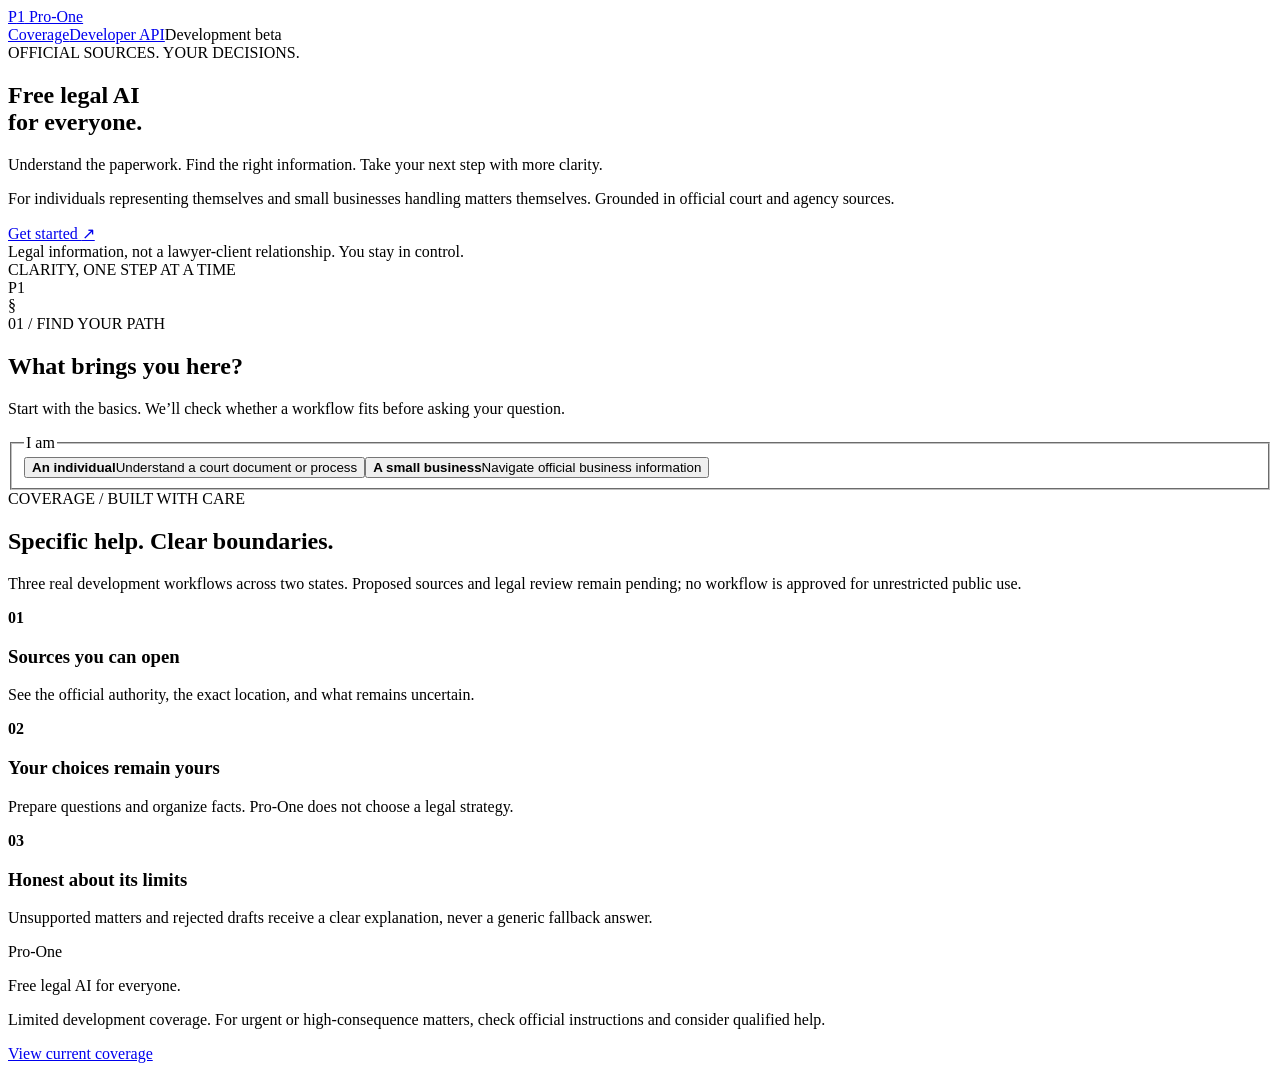
==== app/web/index.html @ fd77c9d1 "feat: ship multi-workflow MVP beta with real provider adapters" ====
<!doctype html>
<html lang="en"><head><meta charset="utf-8"><meta name="viewport" content="width=device-width,initial-scale=1"><title>Pro-One — Free legal AI for everyone.</title><link rel="stylesheet" href="/static/style.css"><script src="/static/app.js" defer></script></head>
<body><header><a class="brand" href="/" aria-label="Pro-One home"><span class="mark">P<span>1</span></span> Pro-One</a><nav><a href="/coverage">Coverage</a><a href="/docs">Developer API</a><span class="badge">Development beta</span></nav></header>
<main><section class="hero" id="intro"><div class="eyebrow">OFFICIAL SOURCES. YOUR DECISIONS.</div><h1>Free legal AI<br>for everyone<span class="dot">.</span></h1><p class="lead">Understand the paperwork. Find the right information. Take your next step with more clarity.</p><p class="subtle">For individuals representing themselves and small businesses handling matters themselves. Grounded in official court and agency sources.</p><a class="button" href="#start">Get started <span aria-hidden="true">↗</span></a><div class="hero-note">Legal information, not a lawyer-client relationship. You stay in control.</div><div class="hero-art" aria-hidden="true"><div class="paper"><span>CLARITY, ONE STEP AT A TIME</span><i></i><i></i><i></i><div class="seal">P1</div></div><div class="orbit">§</div></div></section>
<section class="workspace" id="start"><div class="section-label">01 / FIND YOUR PATH</div><h2>What brings you here?</h2><p>Start with the basics. We’ll check whether a workflow fits before asking your question.</p><fieldset class="user-choices"><legend>I am</legend><button type="button" class="choice" data-user="self_represented_individual"><strong>An individual</strong><span>Understand a court document or process</span></button><button type="button" class="choice" data-user="small_business_owner"><strong>A small business</strong><span>Navigate official business information</span></button></fieldset>
<form id="route-form" hidden><div class="form-grid"><label>State<select id="state" required><option value="">Choose a state</option><option>Virginia</option><option>Maryland</option><option>Other</option></select></label><label>What kind of matter?<select id="matter-type" required><option value="">Choose a matter</option></select></label></div><div id="details" hidden><div class="form-grid"><label>Court or agency<select id="court" required></select></label><label>Your role<select id="role" required></select></label><label id="document-label">Document<select id="document" required></select></label><label id="form-label">Form number<input id="form-number" maxlength="80" placeholder="For example, DC-402"></label></div><p class="hint">Use the court/agency and document actually shown. If you’re unsure, select “Not sure.”</p><button class="button" type="submit">Check coverage <span aria-hidden="true">→</span></button></div></form><div id="route-result" class="result" role="status" aria-live="polite" hidden></div></section>
<section id="assistant" class="workspace" hidden><div class="section-label">02 / UNDERSTAND & ORGANIZE</div><h2 id="workflow-title"></h2><p id="workflow-purpose"></p><details><summary>What Pro-One cannot decide</summary><ul id="scope-limits"></ul></details><form id="question-form"><div id="intake-fields" class="form-grid"></div><label>Your question<textarea id="question" rows="3" maxlength="2000" required placeholder="What would you like to understand about the document or official process?"></textarea></label><label class="check"><input type="checkbox" id="urgent"> A listed date is soon, has passed, or is unclear</label><p class="privacy">Please omit Social Security numbers, account numbers, addresses, and unredacted documents. No saved conversations. A real configured provider receives the necessary facts and evidence when you submit.</p><label>Response provider<select id="provider"></select></label><p id="model-note" class="hint"></p><button class="button" type="submit" id="ask-button">Ask Pro-One <span aria-hidden="true">↗</span></button></form><div id="conversation" aria-live="polite"></div></section>
<section class="coverage" id="coverage"><div class="section-label">COVERAGE / BUILT WITH CARE</div><h2>Specific help. Clear boundaries.</h2><p>Three real development workflows across two states. Proposed sources and legal review remain pending; no workflow is approved for unrestricted public use.</p><div id="coverage-list" class="cards"></div></section>
<section class="principles"><div><b>01</b><h3>Sources you can open</h3><p>See the official authority, the exact location, and what remains uncertain.</p></div><div><b>02</b><h3>Your choices remain yours</h3><p>Prepare questions and organize facts. Pro-One does not choose a legal strategy.</p></div><div><b>03</b><h3>Honest about its limits</h3><p>Unsupported matters and rejected drafts receive a clear explanation, never a generic fallback answer.</p></div></section></main>
<footer><span class="brand">Pro-One</span><p>Free legal AI for everyone.</p><p>Limited development coverage. For urgent or high-consequence matters, check official instructions and consider qualified help.</p><a href="/coverage">View current coverage</a></footer></body></html>
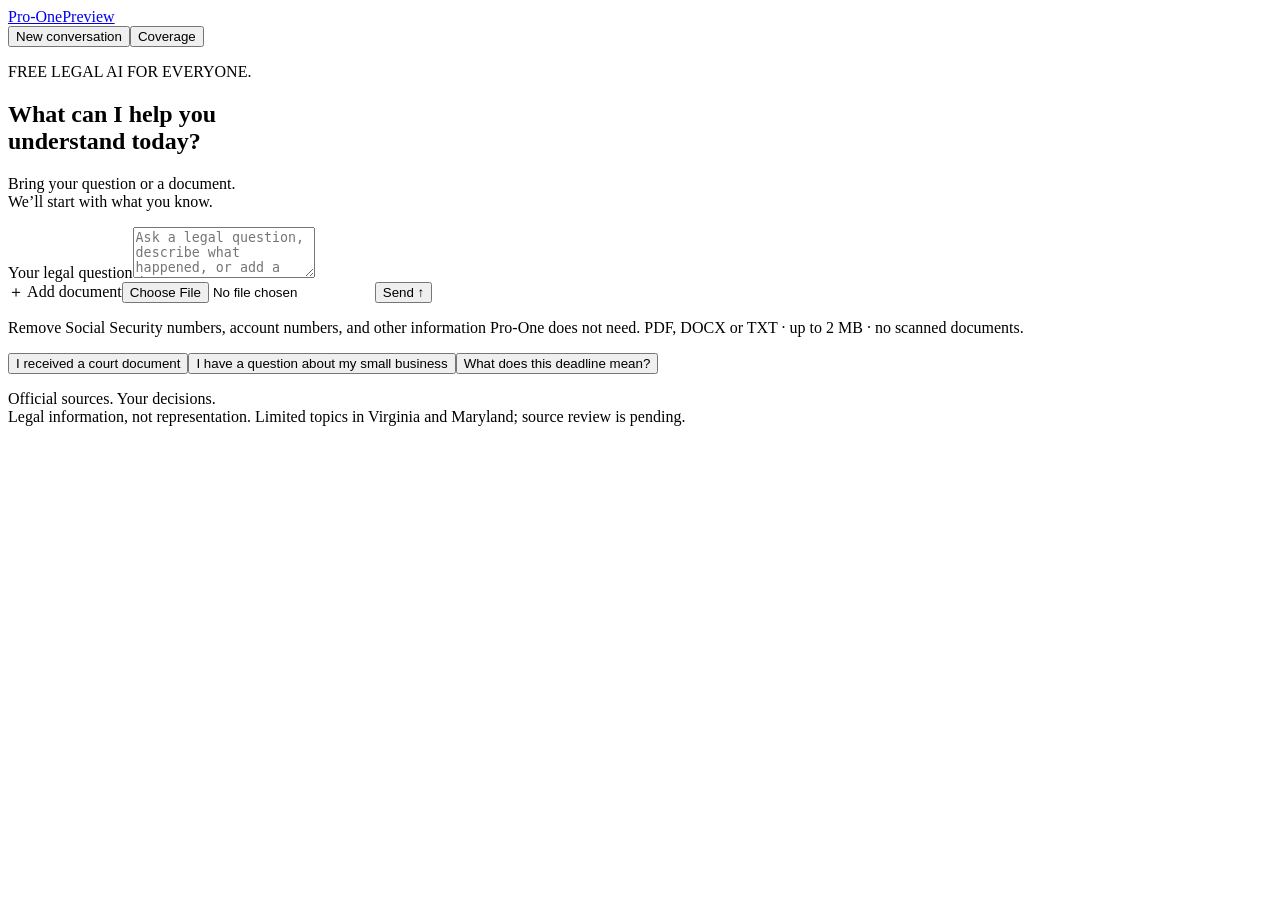
==== commit 7ac8e788: "Build conversational legal workspace with verified intake and document uploads" ====
--- a/app/web/index.html
+++ b/app/web/index.html
@@ -1,10 +1,96 @@
 <!doctype html>
-<html lang="en"><head><meta charset="utf-8"><meta name="viewport" content="width=device-width,initial-scale=1"><title>Pro-One — Free legal AI for everyone.</title><link rel="stylesheet" href="/static/style.css"><script src="/static/app.js" defer></script></head>
-<body><header><a class="brand" href="/" aria-label="Pro-One home"><span class="mark">P<span>1</span></span> Pro-One</a><nav><a href="/coverage">Coverage</a><a href="/docs">Developer API</a><span class="badge">Development beta</span></nav></header>
-<main><section class="hero" id="intro"><div class="eyebrow">OFFICIAL SOURCES. YOUR DECISIONS.</div><h1>Free legal AI<br>for everyone<span class="dot">.</span></h1><p class="lead">Understand the paperwork. Find the right information. Take your next step with more clarity.</p><p class="subtle">For individuals representing themselves and small businesses handling matters themselves. Grounded in official court and agency sources.</p><a class="button" href="#start">Get started <span aria-hidden="true">↗</span></a><div class="hero-note">Legal information, not a lawyer-client relationship. You stay in control.</div><div class="hero-art" aria-hidden="true"><div class="paper"><span>CLARITY, ONE STEP AT A TIME</span><i></i><i></i><i></i><div class="seal">P1</div></div><div class="orbit">§</div></div></section>
-<section class="workspace" id="start"><div class="section-label">01 / FIND YOUR PATH</div><h2>What brings you here?</h2><p>Start with the basics. We’ll check whether a workflow fits before asking your question.</p><fieldset class="user-choices"><legend>I am</legend><button type="button" class="choice" data-user="self_represented_individual"><strong>An individual</strong><span>Understand a court document or process</span></button><button type="button" class="choice" data-user="small_business_owner"><strong>A small business</strong><span>Navigate official business information</span></button></fieldset>
-<form id="route-form" hidden><div class="form-grid"><label>State<select id="state" required><option value="">Choose a state</option><option>Virginia</option><option>Maryland</option><option>Other</option></select></label><label>What kind of matter?<select id="matter-type" required><option value="">Choose a matter</option></select></label></div><div id="details" hidden><div class="form-grid"><label>Court or agency<select id="court" required></select></label><label>Your role<select id="role" required></select></label><label id="document-label">Document<select id="document" required></select></label><label id="form-label">Form number<input id="form-number" maxlength="80" placeholder="For example, DC-402"></label></div><p class="hint">Use the court/agency and document actually shown. If you’re unsure, select “Not sure.”</p><button class="button" type="submit">Check coverage <span aria-hidden="true">→</span></button></div></form><div id="route-result" class="result" role="status" aria-live="polite" hidden></div></section>
-<section id="assistant" class="workspace" hidden><div class="section-label">02 / UNDERSTAND & ORGANIZE</div><h2 id="workflow-title"></h2><p id="workflow-purpose"></p><details><summary>What Pro-One cannot decide</summary><ul id="scope-limits"></ul></details><form id="question-form"><div id="intake-fields" class="form-grid"></div><label>Your question<textarea id="question" rows="3" maxlength="2000" required placeholder="What would you like to understand about the document or official process?"></textarea></label><label class="check"><input type="checkbox" id="urgent"> A listed date is soon, has passed, or is unclear</label><p class="privacy">Please omit Social Security numbers, account numbers, addresses, and unredacted documents. No saved conversations. A real configured provider receives the necessary facts and evidence when you submit.</p><label>Response provider<select id="provider"></select></label><p id="model-note" class="hint"></p><button class="button" type="submit" id="ask-button">Ask Pro-One <span aria-hidden="true">↗</span></button></form><div id="conversation" aria-live="polite"></div></section>
-<section class="coverage" id="coverage"><div class="section-label">COVERAGE / BUILT WITH CARE</div><h2>Specific help. Clear boundaries.</h2><p>Three real development workflows across two states. Proposed sources and legal review remain pending; no workflow is approved for unrestricted public use.</p><div id="coverage-list" class="cards"></div></section>
-<section class="principles"><div><b>01</b><h3>Sources you can open</h3><p>See the official authority, the exact location, and what remains uncertain.</p></div><div><b>02</b><h3>Your choices remain yours</h3><p>Prepare questions and organize facts. Pro-One does not choose a legal strategy.</p></div><div><b>03</b><h3>Honest about its limits</h3><p>Unsupported matters and rejected drafts receive a clear explanation, never a generic fallback answer.</p></div></section></main>
-<footer><span class="brand">Pro-One</span><p>Free legal AI for everyone.</p><p>Limited development coverage. For urgent or high-consequence matters, check official instructions and consider qualified help.</p><a href="/coverage">View current coverage</a></footer></body></html>
+<html lang="en">
+  <head>
+    <meta charset="utf-8" />
+    <meta name="viewport" content="width=device-width, initial-scale=1" />
+    <title>Pro-One — Free legal AI for everyone.</title>
+    <link rel="stylesheet" href="/static/style.css" />
+    <script src="/static/app.js" defer></script>
+  </head>
+  <body>
+    <header>
+      <a class="brand" href="/">Pro-One<span class="badge">Preview</span></a>
+      <nav>
+        <button id="new-chat">New conversation</button
+        ><button id="coverage-toggle">Coverage</button>
+      </nav>
+    </header>
+    <div id="demo" class="banner" role="status" hidden>
+      Offline demo mode. Live AI is not configured.
+    </div>
+    <main id="workspace">
+      <aside id="matter-panel" hidden>
+        <h2>Your matter</h2>
+        <p class="muted">Details you provide and confirm</p>
+        <div id="matter"></div>
+      </aside>
+      <section id="center">
+        <div id="welcome">
+          <p class="eyebrow">FREE LEGAL AI FOR EVERYONE.</p>
+          <h1>What can I help you<br />understand today?</h1>
+          <p>
+            Bring your question or a document.<br />We’ll start with what you
+            know.
+          </p>
+        </div>
+        <div
+          id="conversation"
+          role="log"
+          aria-label="Conversation"
+          aria-live="polite"
+        ></div>
+        <form id="composer">
+          <label class="sr-only" for="message">Your legal question</label
+          ><textarea
+            id="message"
+            maxlength="2000"
+            rows="3"
+            placeholder="Ask a legal question, describe what happened, or add a document."
+            required
+          ></textarea>
+          <div id="attachment" hidden></div>
+          <div class="composer-actions">
+            <label class="attach" for="file">＋ Add document</label
+            ><input
+              class="sr-only"
+              type="file"
+              id="file"
+              accept=".pdf,.docx,.txt"
+            /><button id="send" type="submit" aria-label="Send message">
+              Send ↑
+            </button>
+          </div>
+        </form>
+        <p id="progress" role="status"></p>
+        <p class="privacy">
+          Remove Social Security numbers, account numbers, and other information
+          Pro-One does not need. PDF, DOCX or TXT · up to 2 MB · no scanned
+          documents.
+        </p>
+        <div id="suggestions" class="chips">
+          <button>I received a court document</button
+          ><button>I have a question about my small business</button
+          ><button>What does this deadline mean?</button>
+        </div>
+        <p class="boundary">
+          Official sources. Your decisions.<br />Legal information, not
+          representation. Limited topics in Virginia and Maryland; source review
+          is pending.
+        </p>
+      </section>
+      <aside id="source-panel" hidden>
+        <h2>Official sources</h2>
+        <p class="muted">Check the source behind the answer.</p>
+        <div id="sources"></div>
+      </aside>
+    </main>
+    <section id="coverage" hidden>
+      <h2>What we can help with</h2>
+      <p>
+        Three topics in Virginia and Maryland. These are preview experiences;
+        legal and source review remain pending.
+      </p>
+      <div id="coverage-items"></div>
+    </section>
+  </body>
+</html>
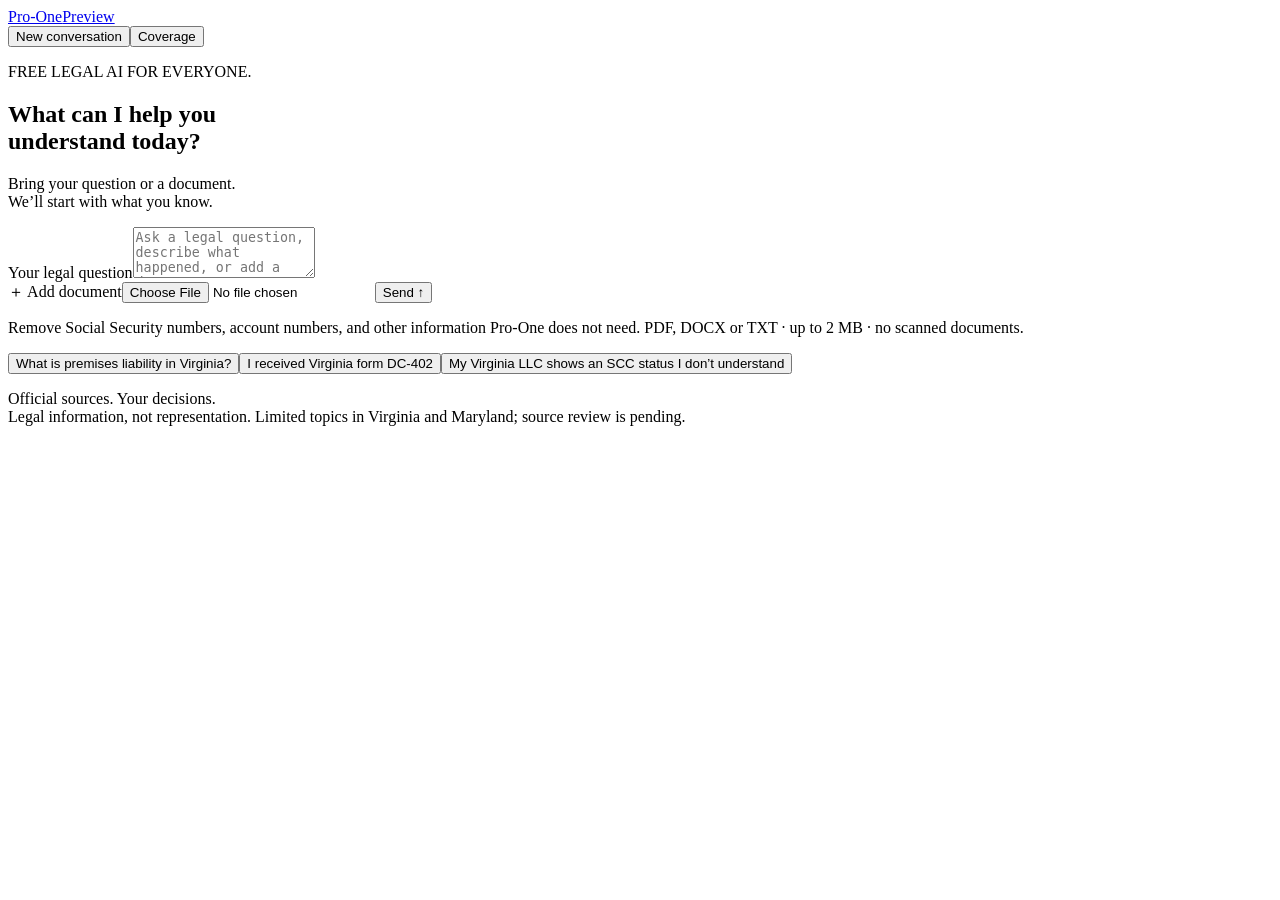
==== commit 78863a93: "feat: introduce grounded legal capabilities and research compiler" ====
--- a/app/web/index.html
+++ b/app/web/index.html
@@ -16,7 +16,7 @@
       </nav>
     </header>
     <div id="demo" class="banner" role="status" hidden>
-      Offline demo mode. Live AI is not configured.
+      Live AI is not configured. The offline demo can exercise known example matters only.
     </div>
     <main id="workspace">
       <aside id="matter-panel" hidden>
@@ -68,9 +68,9 @@
           documents.
         </p>
         <div id="suggestions" class="chips">
-          <button>I received a court document</button
-          ><button>I have a question about my small business</button
-          ><button>What does this deadline mean?</button>
+          <button>What is premises liability in Virginia?</button
+          ><button>I received Virginia form DC-402</button
+          ><button>My Virginia LLC shows an SCC status I don’t understand</button>
         </div>
         <p class="boundary">
           Official sources. Your decisions.<br />Legal information, not
@@ -87,8 +87,8 @@
     <section id="coverage" hidden>
       <h2>What we can help with</h2>
       <p>
-        Three topics in Virginia and Maryland. These are preview experiences;
-        legal and source review remain pending.
+        Limited source collections in Virginia and Maryland, with specialized
+        procedural modules where useful. Legal and currentness review remain pending.
       </p>
       <div id="coverage-items"></div>
     </section>
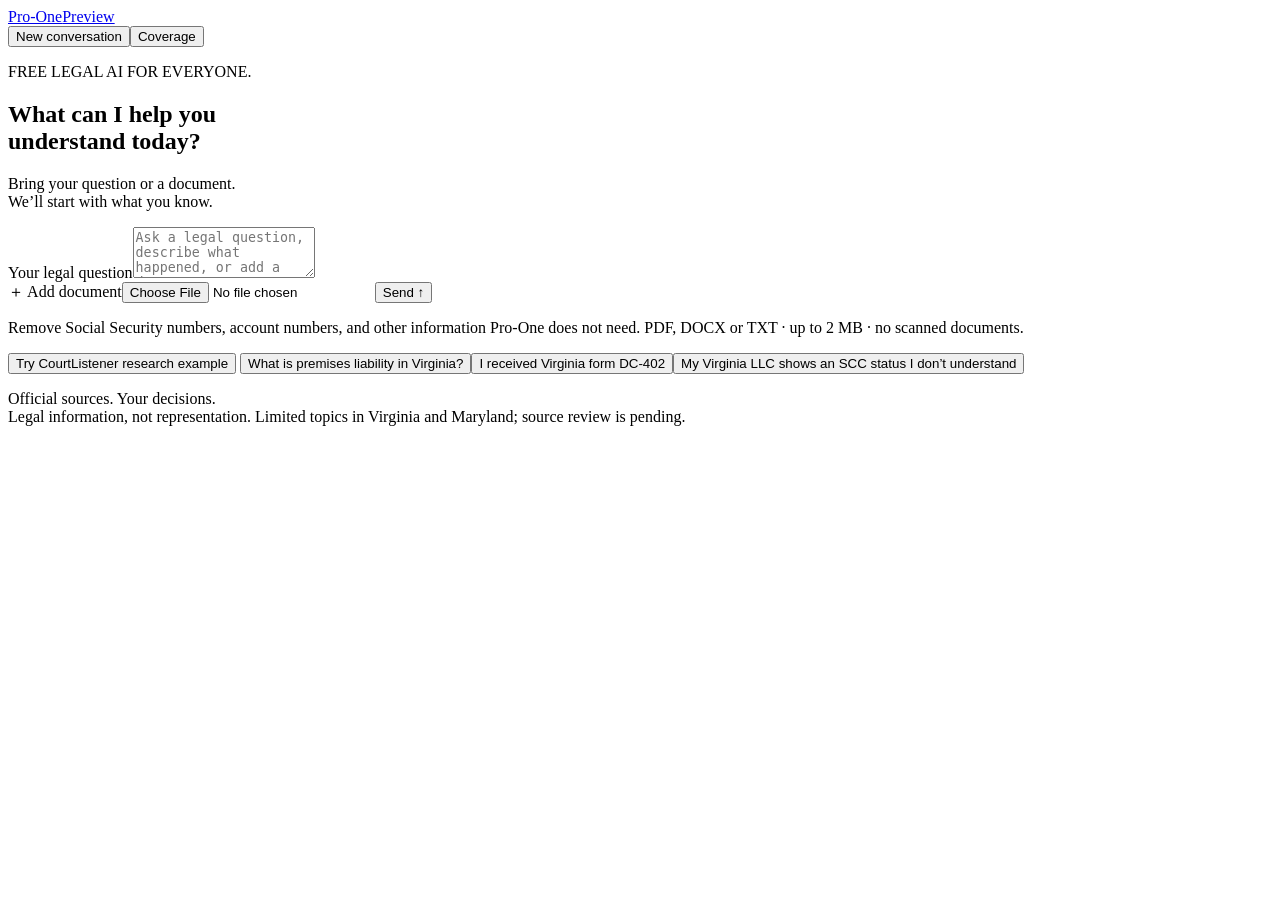
==== commit ec0f34e3: "feat: integrate CourtListener corpus and verified research synthesis" ====
--- a/app/web/index.html
+++ b/app/web/index.html
@@ -68,6 +68,8 @@
           documents.
         </p>
         <div id="suggestions" class="chips">
+          <button>Try CourtListener research example</button
+          >
           <button>What is premises liability in Virginia?</button
           ><button>I received Virginia form DC-402</button
           ><button>My Virginia LLC shows an SCC status I don’t understand</button>
